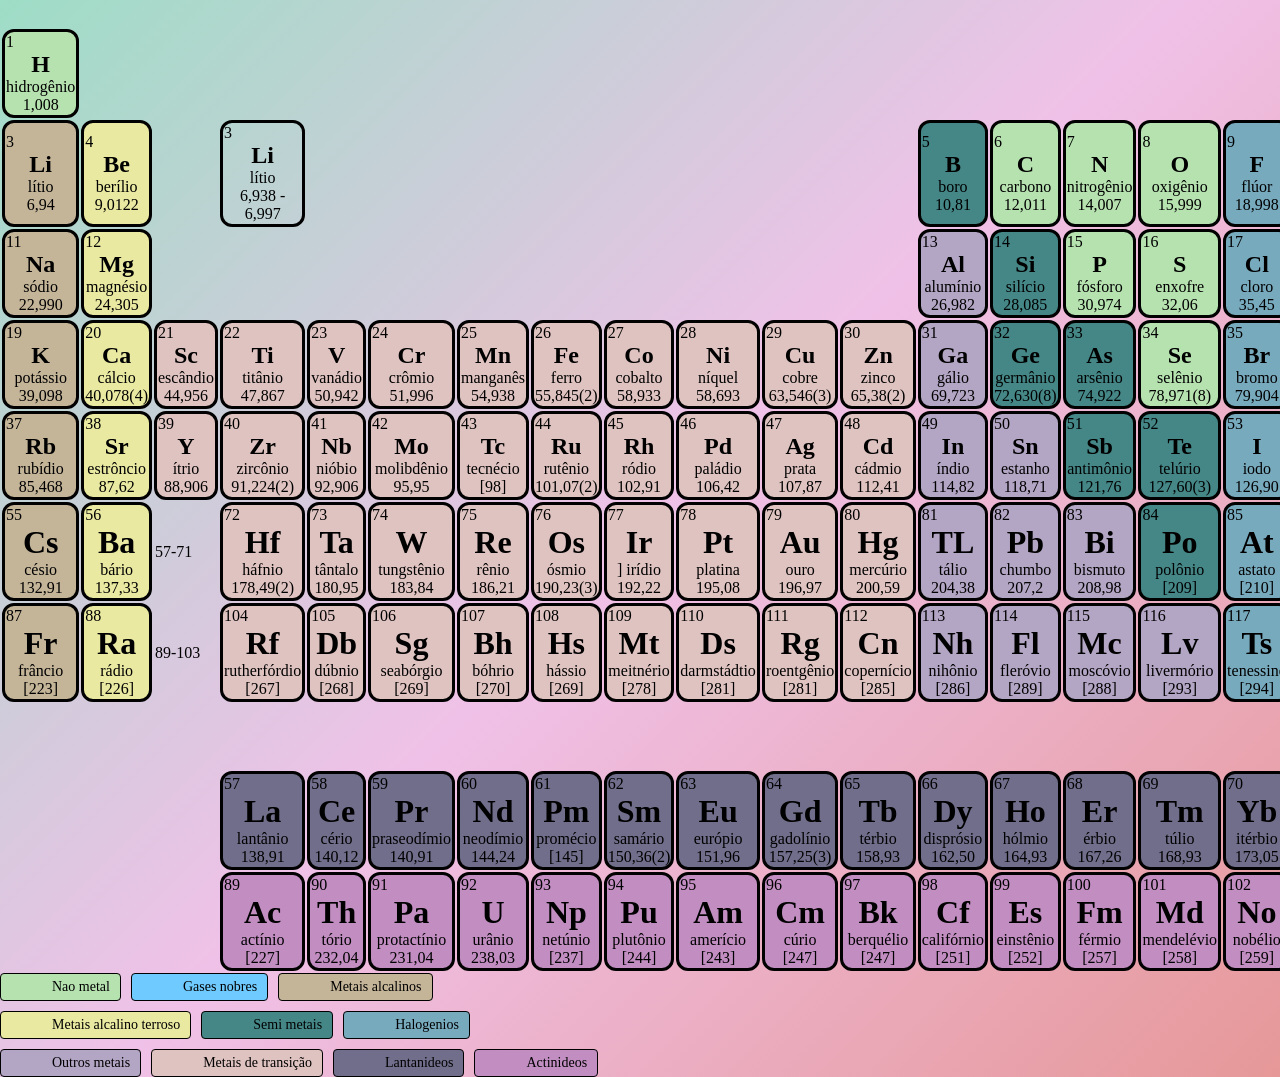
==== tabela periódica.html @ cae62495 "Add files via upload" ====
<!DOCTYPE html>
<html lang="en">
<head>
    <meta charset="UTF-8">
    <meta name="viewport" content="width=device-width, initial-scale=1.0">
    <title>Document</title>
    <link rel="stylesheet" href="tabela.css">
</head>
<body>




   

    <table>
        <tr>
            <td class="borda naometais">
                <div>1</div>
                <h2>H</h2>
                hidrogênio <br>
                1,008
            </td>
            <td>
                <div></div>
                <h2></h2>
            </td>
            <td >
                <div></div>
                <h2></h2>
            </td>
            <td >
                <div></div>
                <h2></h2>
            </td>
            <td >
                <div></div>
                <h2></h2>
            </td>
            <td >
                <div></div>
                <h2></h2>
            </td>
            <td >
                <div></div>
                <h2></h2>
            </td>
            <td >
                <div></div>
                <h2></h2>
            </td>
            <td>
                <div></div>
                <h2></h2>
            </td>
            <td >
                <div></div>
                <h2></h2>
            </td>
            <td >
                <div></div>
                <h2></h2>
            </td>
            <td >
                <div></div>
                <h2></h2>
            </td>
            <td >
                <div></div>
                <h2></h2>
            </td>
            <td >
                <div></div>
                <h2></h2>
            </td>
            <td>
                <div></div>
                <h2></h2>
            </td>
            <td>
                <div></div>
                <h2></h2>
            </td>
            <td>
                <div></div>
                <h2></h2>
            </td>
            <td class="borda gasesnobres">
                <div>2</div>
                <h2>He</h2>
                hélio <br>
                4,0026
            </td>
        </tr>
        <tr>
            <td class="borda metaisalcalinos">
                <div>3</div>
                <h2>Li</h2>
                lítio <br>
                6,94
            </td>
            <td class="borda metaisalcterrosos">
                <div>4</div>
                <h2>Be</h2>
                berílio
                9,0122
            </td>
            <td class=>
                <div></div>
                <h2></h2>
            </td>
            <td class="borda">
                <div>3</div>
                <h2>Li</h2>
                lítio<br>
                6,938 - 6,997
            </td>
            <td class=>
                <div></div>
                <h2></h2>
            </td>
            <td class=>
                <div></div>
                <h2></h2>
            </td>
            <td class=>
                <div></div>
                <h2></h2>
            </td>
            <td class=>
                <div></div>
                <h2></h2>
            </td>
            <td class=>
                <div></div>
                <h2></h2>
            </td>
            <td class=>
                <div></div>
                <h2></h2>
            </td>
            <td class=>
                <div></div>
                <h2></h2>
            </td>
            <td class=>
                <div></div>
                <h2></h2>
            </td>
            <td class="borda semimetais">
                <div>5</div>
                <h2>B</h2>
                boro <br>
                10,81
            </td>
            <td class="borda naometais">
                <div>6</div>
                <h2>C</h2>
                carbono
                12,011
            </td>
            <td class="borda naometais">
                <div>7</div>
                <h2>N</h2>
                nitrogênio
                14,007
            </td>
            <td class="borda naometais">
                <div>8</div>
                <h2>O</h2>
                oxigênio
                15,999
            </td>
            <td class="borda halogenio">
                <div>9</div>
                <h2>F</h2>
                flúor <br>
                18,998
            </td>
            <td class="borda gasesnobres">
                <div>10</div>
                <h2>Ne</h2>
                neônio
                20,180
            </td>
        </tr>
        <tr>
            <td class="borda metaisalcalinos">
                <div>11</div>
                <h2>Na</h2>
                sódio <br>
                22,990            
            </td>


            <td class="borda metaisalcterrosos">
                <div>12</div>
                <h2>Mg</h2>
                magnésio
                24,305
            </td>
            <td class=>
                <div></div>
                <h2></h2>
            </td>
            <td class=>
                <div></div>
                <h2></h2>
            </td>
            <td class=>
                <div></div>
                <h2></h2>
            </td>
            <td class=>
                <div></div>
                <h2></h2>
            </td>
            <td class=>
                <div></div>
                <h2></h2>
            </td>
            <td class=>
                <div></div>
                <h2></h2>
            </td>
            <td class=>
                <div></div>
                <h2></h2>
            </td>
            <td class=>
                <div></div>
                <h2></h2>
            </td>
            <td class=>
                <div></div>
                <h2></h2>
            </td>
            <td class=>
                <div></div>
                <h2></h2>
            </td>
            <td class="borda outrosmetais">
                <div>13</div>
                <h2>Al</h2>
                alumínio
                26,982
            </td>
            <td class="borda semimetais">
                <div>14</div>
                <h2>Si</h2>
                silício
                28,085
            </td>
            <td class="borda naometais">
                <div>15</div>
                <h2>P</h2>
                fósforo
                30,974
            </td>
            <td class="borda naometais">
                <div>16</div>
                <h2>S</h2>
                enxofre
                32,06
            </td>
            <td class="borda halogenio">
                <div>17</div>
                <h2>Cl</h2>
                cloro <br>
                35,45
            </td>
            <td class="borda gasesnobres">
                <div>18</div>
                <h2>Ar</h2>
                argônio
                39,948
            </td>
        </tr>
        <tr>
            <td class="borda metaisalcalinos">
                <div>19</div>
                <h2>K</h2>
                 potássio
                 39,098
            </td>
            <td class="borda metaisalcterrosos">
                <div>20</div>
                <h2>Ca</h2>
                cálcio
                40,078(4)
            </td>
            <td class="borda metaistransicao">
                <div>21</div>
                <h2>Sc</h2>
                escândio
                44,956
            </td>
            <td class="borda metaistransicao">
                <div>22</div>
                <h2>Ti</h2>
                titânio
                47,867
            </td>
            <td class="borda metaistransicao">
                <div>23</div>
                <h2>V</h2>
                vanádio
                50,942
            </td>
            <td class="borda metaistransicao">
                <div>24</div>
                <h2>Cr</h2>
                crômio
                51,996
            </td>
            <td class="borda metaistransicao">
                <div>25</div>
                <h2>Mn</h2>
                manganês
                54,938
            </td>
            <td class="borda metaistransicao">
                <div>26</div>
                <h2>Fe</h2>
                ferro
                55,845(2)
            </td>
            <td class="borda metaistransicao">
                <div>27</div>
                <h2>Co</h2>
                cobalto
                  58,933
            </td>
            <td class="borda metaistransicao">
                <div>28</div>
                <h2>Ni</h2>
                níquel
58,693
            </td>
            <td class="borda metaistransicao">
                <div>29</div>
                <h2>Cu</h2>
                cobre
63,546(3)
            </td>
            <td class="borda metaistransicao">
                <div>30</div>
                <h2>Zn</h2>
                zinco
65,38(2)
            </td>
            <td class="borda outrosmetais">
                <div>31</div>
                <h2>Ga</h2>
                gálio <br>
69,723
            </td>
            <td class="borda semimetais ">
                <div>32</div>
                <h2>Ge</h2>
                germânio
                72,630(8)
            </td>
            <td class="borda semimetais">
                <div>33</div>
                <h2>As</h2>
                arsênio
74,922
            </td>
            <td class="borda naometais">
                <div>34</div>
                <h2>Se</h2>
                selênio
78,971(8)
            </td>
           
            <td class="borda halogenio">
                <div>35</div>
                <h2>Br</h2>
                bromo
79,904
            </td>
            <td class="borda gasesnobres">
                <div>36</div>
                <h2>Kr</h2>
                criptônio
83,798(2)
            </td>
        </tr>
        <tr>
            <td class="borda metaisalcalinos">
                <div>37</div>
                <h2>Rb</h2>
                rubídio
85,468
            </td>
            <td class="borda metaisalcterrosos">
                <div>38</div>
                <h2>Sr</h2>
                estrôncio


87,62
            </td>
            <td class="borda metaistransicao">
                <div>39</div>
                <h2>Y</h2>
                ítrio <br>
88,906
            </td>
            <td class="borda metaistransicao">
                <div>40</div>
                <h2>Zr</h2>
                zircônio
91,224(2)
            </td>
            <td class="borda metaistransicao">
                <div>41</div>
                <h2>Nb</h2>
                nióbio
92,906
            </td>
            <td class="borda metaistransicao ">
                <div>42</div>
                <h2>Mo</h2>
                molibdênio
95,95
            </td>
            <td class="borda metaistransicao">
                <div>43</div>
                <h2>Tc</h2>
                tecnécio <br>
[98]
            </td>
            <td class="borda metaistransicao">
                <div>44</div>
                <h2>Ru</h2>
                rutênio
101,07(2)
            </td>
            <td class="borda metaistransicao">
                <div>45</div>
                <h2>Rh</h2>
                ródio <br>
102,91
            </td>
            <td class="borda metaistransicao">
                <div>46</div>
                <h2>Pd</h2>
                paládio
106,42
            </td>
            <td class="borda metaistransicao ">
                <div>47</div>
                <h2>Ag</h2>
                prata <br>
107,87
            </td>
            <td class="borda metaistransicao">
                <div>48</div>
                <h2>Cd</h2>
                cádmio
112,41
            </td>
            <td class="borda outrosmetais">
                <div>49</div>
                <h2>In</h2>
                índio <br>
114,82
            </td>
            <td class="borda outrosmetais">
                <div>50</div>
                <h2>Sn</h2>
                estanho
118,71
            </td>
            <td class="borda semimetais">
                <div>51</div>
                <h2>Sb</h2>
                antimônio
121,76
            </td>
            <td class="borda semimetais">
                <div>52</div>
                <h2>Te</h2>
                telúrio
127,60(3)
            </td>
            <td class="borda halogenio">
                <div>53</div>
                <h2>I</h2>
                iodo <br>


126,90
            </td>
            <td class="borda gasesnobres">
                <div>54</div>
                <h2>Xe</h2>
                xenônio
131,29
            </td>
        </tr>
        <tr>
            <td class="borda metaisalcalinos">
                <div>55</div>
                <h1>Cs</h1>
                césio <br>
                132,91
            </td>
           
            <td class="borda metaisalcterrosos">
                <div>56</div>
                <h1>Ba</h1>
                bário <br>
                137,33
            </td>
           
            <td>
                <div>57-71</div>
                <h1></h1>
            </td>
            <td class="borda metaistransicao">
                <div>72</div>
                <h1>Hf</h1>
                háfnio <br>
                178,49(2)
            </td>
            <td class="borda metaistransicao">
                <div>73</div>
                <h1>Ta</h1>
                tântalo <br>
                180,95
            </td>
            <td class="borda metaistransicao">
                <div>74</div>
                <h1>W</h1>
                tungstênio <br>
                    183,84
            </td>
            <td class="borda metaistransicao">
                <div>75</div>
                <h1>Re</h1>
                rênio <br>
                186,21
            </td>
            <td class="borda metaistransicao">
                <div>76</div>
                <h1>Os</h1>
                ósmio <br>
                190,23(3)
            </td>
            <td class="borda metaistransicao">
                <div>77</div>
                <h1>Ir</h1>]
                irídio <br>
                192,22
            </td>
            <td class="borda metaistransicao">
                <div>78</div>
                <h1>Pt</h1>
                platina <br>
                195,08
            </td>
            <td class="borda metaistransicao">
                <div>79</div>
                <h1>Au</h1>
                ouro <br>
                196,97  
            </td>
            <td class="borda metaistransicao">
                <div>80</div>
                <h1>Hg</h1>
                mercúrio <br>
                200,59
            </td>
            <td class="borda outrosmetais">
                <div>81</div>
                <h1>TL</h1>
                tálio <br>
                204,38
            </td>
            <td class="borda outrosmetais">
                <div>82</div>
                <h1>Pb</h1>
                chumbo <br>
                207,2
            </td>
            <td class="borda outrosmetais">
                <div>83</div>
                <h1>Bi</h1>
                bismuto <br>
                208,98
            </td>
            <td class="borda semimetais">
                <div>84</div>
                <h1>Po</h1>
                polônio <br>
                    [209]
            </td>
            <td class="borda halogenio">
                <div>85</div>
                <h1>At</h1>
                astato <br>
                [210]
            </td>
            <td class="borda gasesnobres">
                <div>86</div>
                <h1>Rn</h1>
                radônio<br>
                [222]
            </td>
        </tr>
        <tr>
            <td class="borda metaisalcalinos">
                <div>87</div>
                <h1>Fr</h1>
                frâncio <br>
                [223]
            </td>
            <td class="borda metaisalcterrosos">
                <div>88</div>
                <h1>Ra</h1>
                rádio <br>
                [226]
            </td>
            <td>
                <div>89-103</div>
                <h1></h1>
            </td>
            <td class="borda metaistransicao">
                <div>104</div>
                <h1>Rf</h1>
                rutherfórdio <br>
                [267]
            </td>
            <td class="borda metaistransicao">
                <div>105</div>
                <h1>Db</h1>
                dúbnio <br>
                [268]
            </td>
            <td class="borda metaistransicao">
                <div>106</div>
                <h1>Sg</h1>
                seabórgio <br>
                [269]  
            </td>
            <td class="borda metaistransicao">
                <div>107</div>
                <h1>Bh</h1>
                bóhrio <br>
                [270]
            </td>
            <td class="borda metaistransicao">
                <div>108</div>
                <h1>Hs</h1>
                hássio <br>
                [269]
            </td>
            <td class="borda metaistransicao">
                <div>109</div>
                <h1>Mt</h1>
                meitnério <br>
                [278]  
            </td>
            <td class="borda metaistransicao">
                <div>110</div>
                <h1>Ds</h1>
                darmstádtio <br>
                [281]  
            </td>
            <td class="borda metaistransicao">
                <div>111</div>
                <h1>Rg</h1>
                roentgênio <br>
                [281]
            </td>
            <td class="borda metaistransicao">
                <div>112</div>
                <h1>Cn</h1>
                copernício <br>
                [285]
            </td>
            <td class="borda outrosmetais">
                <div>113</div>
                <h1>Nh</h1>
                nihônio <br>
                [286]
            </td>
            <td class="borda outrosmetais">
                <div>114</div>
                <h1>Fl</h1>
                fleróvio <br>
                    [289]
            </td>
            <td class="borda outrosmetais">
                <div>115</div>
                <h1>Mc</h1>
                moscóvio <br>
                [288]
            </td>
            <td class="borda outrosmetais">
                <div>116</div>
                <h1>Lv</h1>
                livermório <br>
                [293]
            </td>
            <td class="borda halogenio">
                <div>117</div>
                <h1>Ts</h1>
                tenessino <br>
                [294]
            </td>
            <td class="borda gasesnobres">
                <div>118</div>
                <h1>Og</h1>
                oganessônio <br>
                [294]
            </td>
        </tr>
        <tr >
            <td>
                <div>   </div>
                <h1> </h1>
            </td>
            <td>
                <div></div>
                <h1></h1>
            </td>
            <td>
                <div></div>
                <h1></h1>
            </td>
            <td>
                <div></div>
                <h1></h1>
            </td>
            <td>
                <div></div>
                <h1></h1>
            </td>
            <td>
                <div></div>
                <h1></h1>
            </td>
            <td>
                <div></div>
                <h1></h1>
            </td>
            <td>
                <div></div>
                <h1></h1>
            </td>
            <td>
                <div></div>
                <h1></h1>
            </td>
            <td>
                <div></div>
                <h1></h1>
            </td>
            <td>
                <div></div>
                <h1></h1>
            </td>
            <td>
                <div></div>
                <h1></h1>
            </td>
            <td>
                <div></div>
                <h1></h1>
            </td>
            <td>
                <div></div>
                <h1></h1>
            </td>
            <td>
                <div></div>
                <h1></h1>
            </td>
            <td>
                <div></div>
                <h1></h1>
            </td>
            <td>
                <div></div>
                <h1></h1>
            </td>
            <td>
                <div></div>
                <h1></h1>
            </td>
        </tr>
        <tr>
            <td>
                <div></div>
                <h1></h1>
            </td>
            <td>
                <div></div>
                <h1></h1>
            </td>
            <td>
                <div></div>
                <h1></h1>
            </td>
            <td class="borda Lantanideos">
                <div>57</div>
                <h1>La</h1>
                lantânio <br>
                138,91
            </td>
            <td class="borda Lantanideos">
                <div>58</div>
                <h1>Ce</h1>
                cério <br>
                140,12
            </td>
            <td class="borda Lantanideos">
                <div>59</div>
                <h1>Pr</h1>
                praseodímio <br>
                140,91
            </td>
            <td class="borda Lantanideos">
                <div>60</div>
                <h1>Nd</h1>
                neodímio <br>
                144,24
            </td>
            <td class="borda Lantanideos">
                <div>61</div>
                <h1>Pm</h1>
                promécio <br>
                    [145]
            </td>
            <td class="borda Lantanideos">
                <div>62</div>
                <h1>Sm</h1>
                samário <br>
            150,36(2)
            </td>
            <td class="borda Lantanideos">
                <div>63</div>
                <h1>Eu</h1>
                európio <br>
                151,96
            </td>
            <td  class="borda Lantanideos">
                <div>64</div>
                <h1>Gd</h1>
                gadolínio <br>
                157,25(3)
            </td>
            <td class="borda Lantanideos">
                <div>65</div>
                <h1>Tb</h1>
                térbio <br>
                158,93
            </td>
            <td class="borda Lantanideos">
                <div>66</div>
                <h1>Dy</h1>
                disprósio <br>
                162,50
            </td>
            <td class="borda Lantanideos">
                <div>67</div>
                <h1>Ho</h1>
                hólmio <br>
                164,93
            </td>
            <td class="borda Lantanideos">
                <div>68</div>
                <h1>Er</h1>
                érbio <br>
                    167,26
            </td>
            <td class="borda Lantanideos">
                <div>69</div>
                <h1>Tm</h1>
                túlio <br>
                168,93
            </td>
            <td class="borda Lantanideos">
                <div>70</div>
                <h1>Yb</h1>
                itérbio <br>
                173,05
            </td>
            <td class="borda Lantanideos">
                <div>71</div>
                <h1>Lu</h1>
                lutécio <br>
                174,97
            </td>
           
        </tr>
       
        <tr>
            <td>
                <div></div>
                <h1></h1>
            </td>
            <td>
                <div></div>
                <h1></h1>
            </td>
            <td>
                <div> </div>
                <h1></h1>
            </td>
           
            <td class="borda Actinidios">
                <div>89</div>
                <h1>Ac</h1>
                actínio <br>
                [227]
            </td>
            <td class="borda Actinidios">
                <div>90</div>
                <h1>Th</h1>
                tório <br>
                232,04
            </td>
            <td class="borda Actinidios">
                <div>91</div>
                <h1>Pa</h1>
                protactínio <br>
                231,04
            </td>
            <td class="borda Actinidios">
                <div>92</div>
                <h1>U</h1>
                urânio <br>
                238,03
            </td>
            <td class="borda Actinidios">
                <div>93</div>
                <h1>Np</h1>
                netúnio <br>
                [237]
            </td>
            <td class="borda Actinidios">
                <div>94</div>
                <h1>Pu</h1>
                plutônio <br>
                [244]
            </td>
            <td class="borda Actinidios">
                <div>95</div>
                <h1>Am</h1>
                amerício <br>
                [243]
            </td>
            <td class="borda Actinidios">
                <div>96</div>
                <h1>Cm</h1>
                cúrio <br>
                [247]
            </td>
            <td class="borda Actinidios">
                <div>97</div>
                <h1>Bk</h1>
                berquélio <br>
                [247]
            </td>
            <td class="borda Actinidios">
                <div>98</div>
                <h1>Cf</h1>
                califórnio <br>
                [251]
            </td>
            <td class="borda Actinidios">
                <div>99</div>
                <h1>Es</h1>
                einstênio <br>
                [252]
            </td>
            <td class="borda Actinidios">
                <div>100</div>
                <h1>Fm</h1>
                férmio <br>
                [257]
            </td>
            <td class="borda Actinidios">
                <div>101</div>
                <h1>Md</h1>
                mendelévio <br>
                [258]
            </td>
            <td class="borda Actinidios">
                <div>102</div>
                <h1>No</h1>
                nobélio <br>
                [259]
            </td>
            <td class="borda Actinidios">
                <div>103</div>
                <h1>Lr</h1>
                laurêncio <br>
                    [262]
            </td>
        </tr>

    </table>

    <div class="legenda"> 
    <div class="naometais legenda-item">Nao metal</div>
    <div class="gasesnobres legenda-item">Gases nobres</div>
    <div class="metaisalcalinos legenda-item">Metais alcalinos</div>
    <div class="metaisalcterrosos legenda-item">Metais alcalino terroso</div>
    <div class="semimetais legenda-item">Semi metais</div>
    <div class="halogenio legenda-item">Halogenios</div>
    <div class="outrosmetais legenda-item">Outros metais</div>
    <div class="metaistransicao legenda-item">Metais de transição</div>
    <div class="Lantanideos legenda-item">Lantanideos</div>
    <div class="Actinidios legenda-item">Actinideos</div>













    </div>
---- tabela.css ----
*{
    margin: 0;
}

body{
    background: linear-gradient(135deg,#9eddc6,#f0c1e8,#e69898);
}

td{
    width: 5%;
    height: 7vh;
    border-radius: 12px;
    border: 1px ;
}


table{

    width: 90%;
    margin: auto;
    margin-top: 3vh;
    height: 97vh;
}
td:active{
    transform: scale(1.3);
    z-index:10;
}

td{
    transition: all 0.3s;
}
td:hover{
    transform: scale(1.15);
    box-shadow: 0 0 15px;
    z-index: 10;
}




td{
    width: 5%;
    height: 7vh;
}

.borda{border: solid;
text-align: center;}

div{ text-align: left;}
.naometais{background-color: rgb(182, 226, 176);}


.gasesnobres{background-color: rgb(111, 202, 255);}


.metaisalcalinos{background-color: rgb(196, 181, 153);}


.metaisalcterrosos{background-color: rgb(233, 233, 162);}


.semimetais{background-color: rgb(69, 134, 134);}


.halogenio{background-color: rgb(120, 170, 190);}


.outrosmetais{background-color: rgb(179, 165, 196);}


.metaistransicao{background-color: rgb(223, 195, 192);}


.Lantanideos{background-color: rgb(112, 110, 139);}


.Actinidios{background-color: rgb(194, 142, 194);}

.legenda {
    display:flex;
    flex-wrap: wrap;
    gap: 10px;
    max-width: 600px;
    
}

.legenda-item{
    padding: 5px 10px;
    border: 1px solid;
    border-radius: 4px;
    font-size: 14px;
    color: #000000;
    padding-left: 8.5%;

}
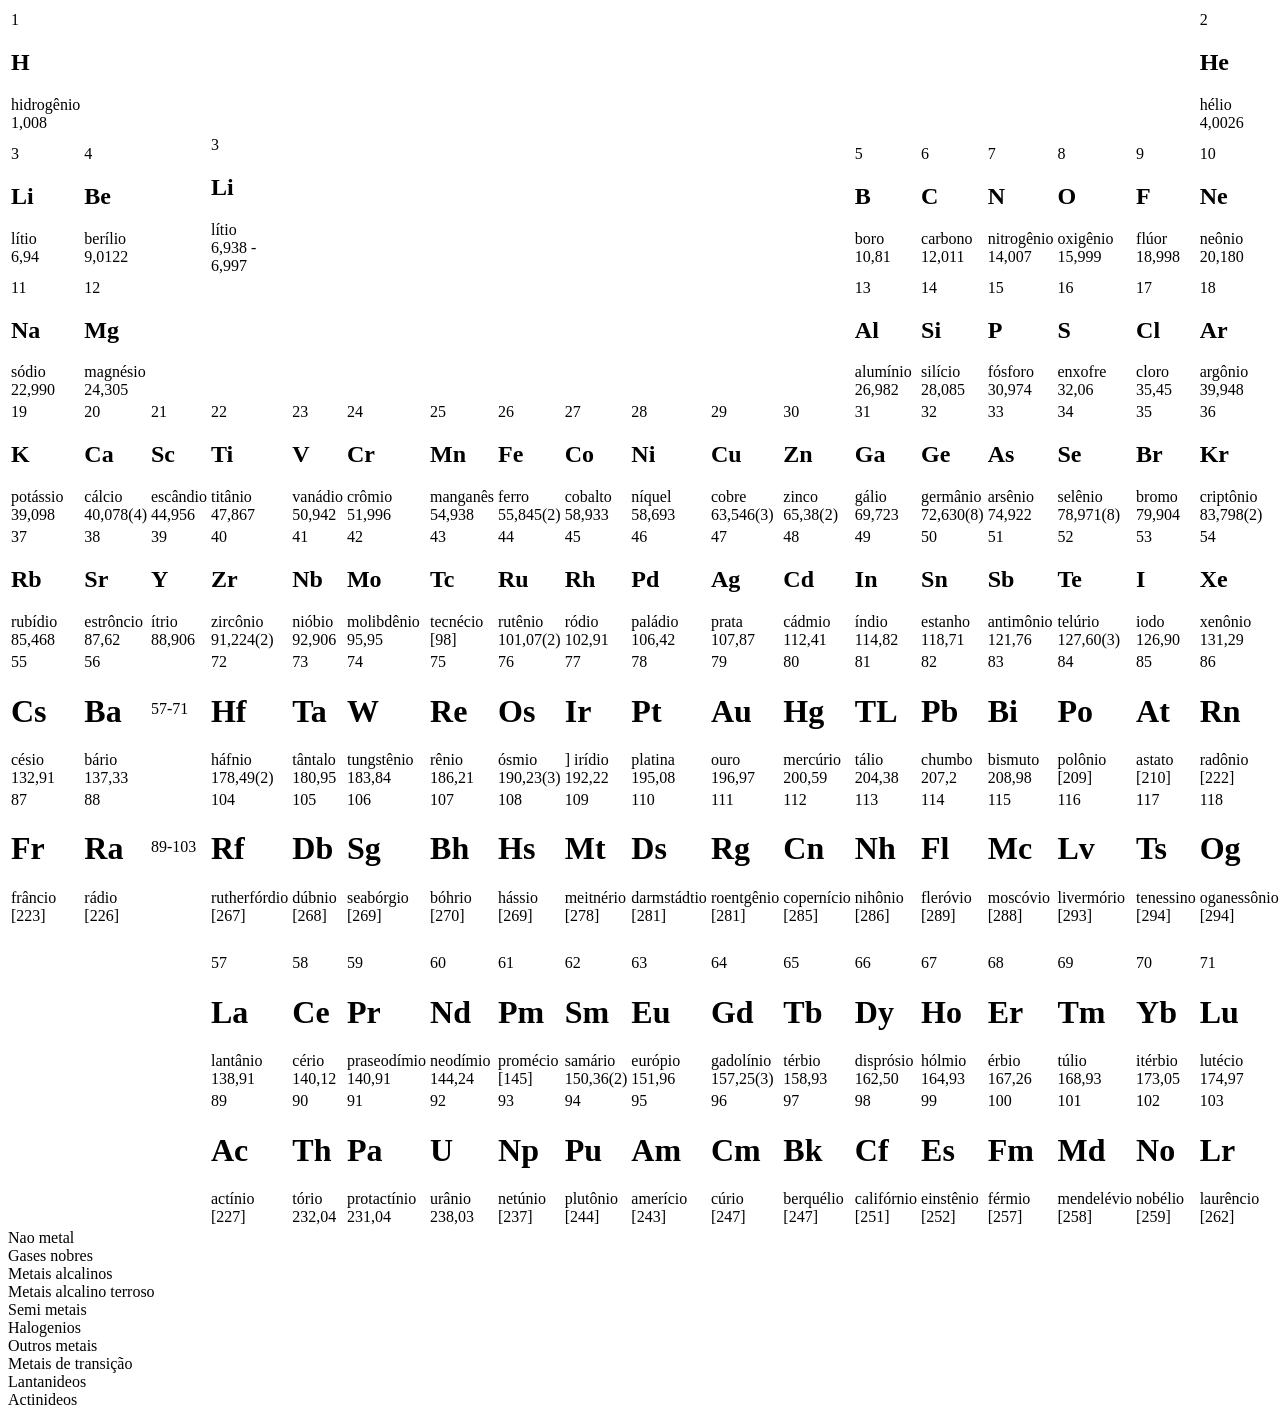
==== commit 927eecd7: "Update tabela periódica.html" ====
--- a/tabela periódica.html
+++ b/tabela periódica.html
@@ -5,7 +5,7 @@
     <meta charset="UTF-8">
     <meta name="viewport" content="width=device-width, initial-scale=1.0">
     <title>Document</title>
-    <link rel="stylesheet" href="tabela.css">
+    <link rel="stylesheet" href="style.css">
 </head>
 <body>
 
@@ -1032,4 +1032,4 @@
 
 
 
-    </div>+    </div>
